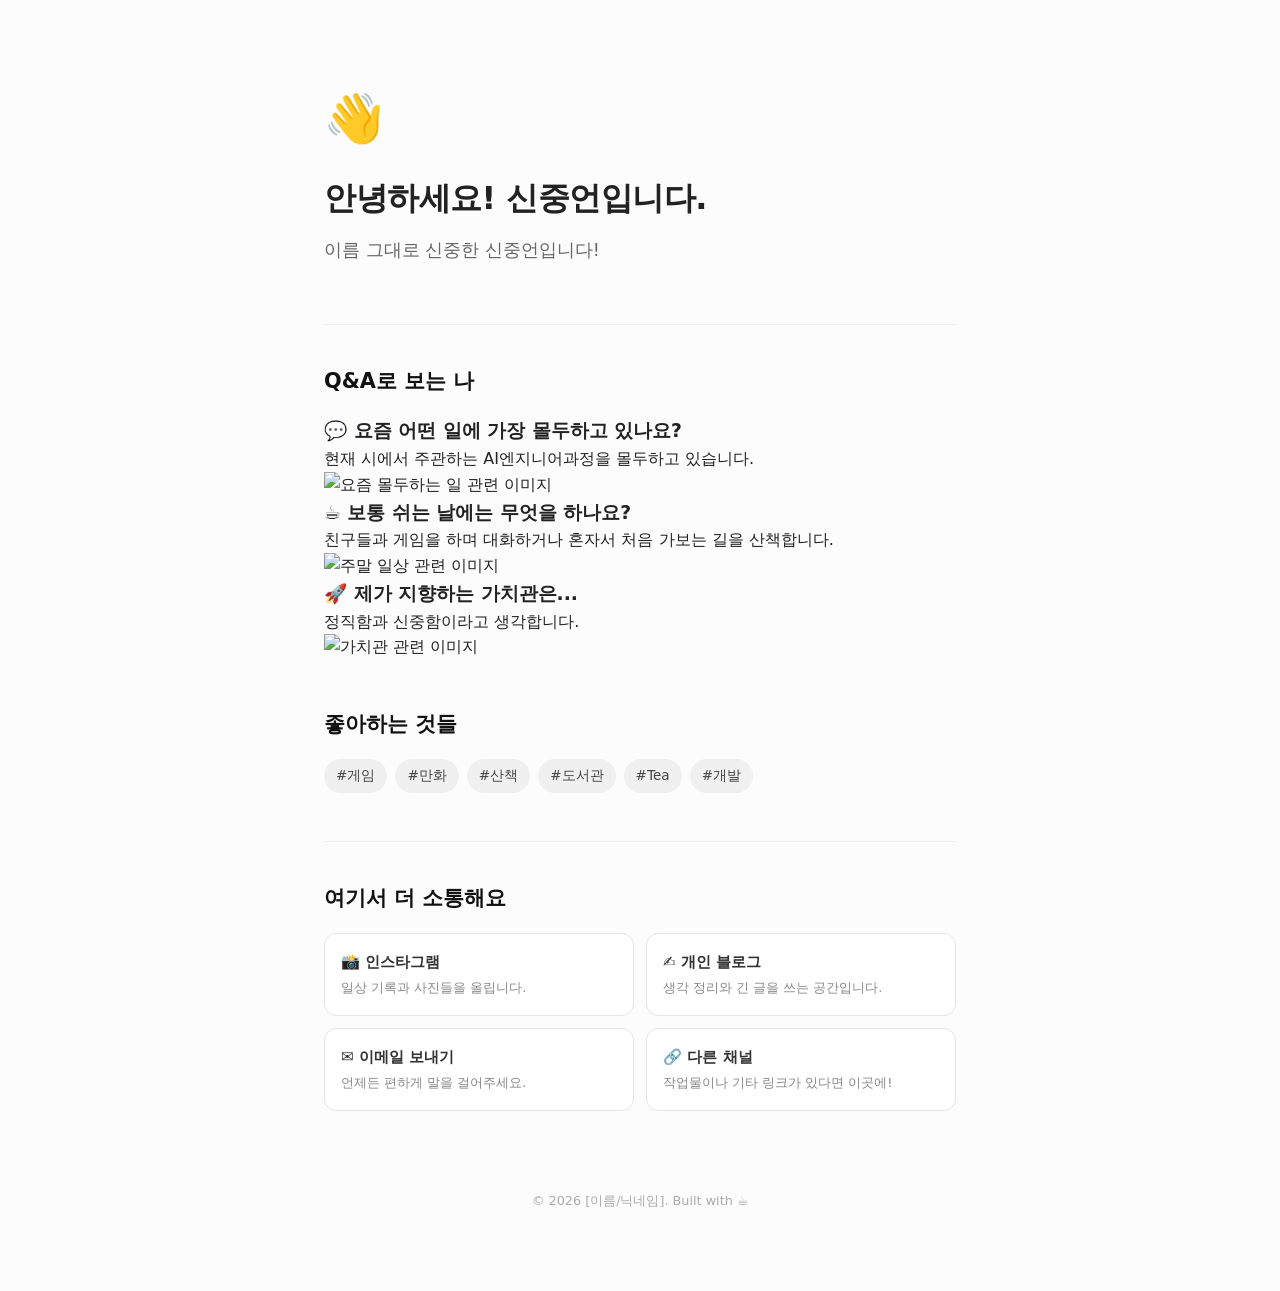
==== index.html @ 5897a538 "Add files via upload" ====
<!DOCTYPE html>
<html lang="ko">
<head>
    <meta charset="UTF-8">
    <meta name="viewport" content="width=device-width, initial-scale=1.0">
    <title>안녕하세요, 저를 소개합니다!</title>
    <style>
        /* 기본 스타일 리셋 및 폰트 설정 */
        * {
            margin: 0;
            padding: 0;
            box-sizing: border-box;
            font-family: 'Pretendard', -apple-system, BlinkMacSystemFont, system-ui, Roboto, sans-serif;
        }

        body {
            background-color: #fcfcfc;
            color: #222;
            line-height: 1.6;
        }

        /* 중앙 정렬 컨테이너 */
        .container {
            max-width: 680px;
            margin: 0 auto;
            padding: 80px 24px;
        }

        /* 1. 첫인상 섹션 (Hero) */
        .hero {
            margin-bottom: 60px;
        }

        .profile-emoji {
            font-size: 3rem;
            margin-bottom: 16px;
        }

        .hero h1 {
            font-size: 2rem;
            font-weight: 700;
            margin-bottom: 12px;
            letter-spacing: -0.5px;
        }

        .hero p {
            font-size: 1.1rem;
            color: #666;
        }

        /* 구분선 */
        hr {
            border: 0;
            height: 1px;
            background-color: #eee;
            margin: 40px 0;
        }

        /* 2. 섹션 공통 스타일 */
        section {
            margin-bottom: 48px;
        }

        section h2 {
            font-size: 1.3rem;
            font-weight: 600;
            margin-bottom: 18px;
            color: #111;
        }

        /* 3. 문답/설명 스타일 (인간적인 매력 어필) */
        .qa-item {
            margin-bottom: 24px;
        }

        .qa-item h3 {
            font-size: 1.05rem;
            font-weight: 600;
            color: #333;
            margin-bottom: 6px;
        }

        .qa-item p {
            font-size: 0.95rem;
            color: #555;
        }

        /* 4. 내 취향 키워드 (태그 형태) */
        .tag-container {
            display: flex;
            flex-wrap: wrap;
            gap: 8px;
        }

        .tag {
            background-color: #f0f0f0;
            color: #444;
            padding: 6px 12px;
            border-radius: 20px;
            font-size: 0.85rem;
            font-weight: 500;
        }

        /* 5. 링크/연락처 섹션 (소통 창구) */
        .links-grid {
            display: grid;
            grid-template-columns: 1fr 1fr;
            gap: 12px;
        }

        @media (max-width: 480px) {
            .links-grid {
                grid-template-columns: 1fr;
            }
        }

        .link-card {
            display: block;
            background-color: #fff;
            border: 1px solid #e5e5e5;
            padding: 16px;
            border-radius: 12px;
            text-decoration: none;
            color: #333;
            transition: all 0.2s ease;
        }

        .link-card:hover {
            border-color: #999;
            transform: translateY(-2px);
        }

        .link-card h4 {
            font-size: 0.95rem;
            font-weight: 600;
            margin-bottom: 4px;
        }

        .link-card p {
            font-size: 0.8rem;
            color: #888;
        }

        /* 푸터 */
        footer {
            margin-top: 80px;
            text-align: center;
            font-size: 0.8rem;
            color: #aaa;
        }
    </style>
</head>
<body>

    <div class="container">

        <!-- 1. 첫인상 섹션 -->
        <header class="hero">
            <!-- 나를 표현하는 아이콘이나 이모지 -->
            <div class="profile-emoji">👋</div> 
            <!-- 메인 한 줄 소개 -->
            <h1>안녕하세요! 신중언입니다.</h1>
            <!-- 서브 소개글 -->
            <p>이름 그대로 신중한 신중언입니다!</p>
        </header>

        <hr>

        <!-- 2. 저는 이런 사람이에요 (소개 문답) -->
        <section>
            <h2>Q&A로 보는 나</h2>
            
            <!-- 문답 아이템 1 -->
            <div class="qa-card">
                <div class="qa-content">
                    <h3>💬 요즘 어떤 일에 가장 몰두하고 있나요?</h3>
                    <p>현재 시에서 주관하는 AI엔지니어과정을 몰두하고 있습니다.</p>
                </div>
                <div class="qa-image-box">
                    <!-- [넣고 싶은 이미지 경로(예: images/hobby.jpg)를 src에 넣어주세요] -->
                    <img src="AI_GM\images\moldu.png" alt="요즘 몰두하는 일 관련 이미지">
                </div>
            </div>

            <!-- 문답 아이템 2 -->
            <div class="qa-card">
                <div class="qa-content">
                    <h3>☕️ 보통 쉬는 날에는 무엇을 하나요?</h3>
                    <p>친구들과 게임을 하며 대화하거나 혼자서 처음 가보는 길을 산책합니다.</p>
                </div>
                <div class="qa-image-box">
                    <!-- [넣고 싶은 이미지 경로를 src에 넣어주세요] -->
                    <img src="AI_GM\images\hobby.png" alt="주말 일상 관련 이미지">
                </div>
            </div>

            <!-- 문답 아이템 3 -->
            <div class="qa-card">
                <div class="qa-content">
                    <h3>🚀 제가 지향하는 가치관은...</h3>
                    <p>정직함과 신중함이라고 생각합니다.</p>
                </div>
                <div class="qa-image-box">
                    <!-- [넣고 싶은 이미지 경로를 src에 넣어주세요] -->
                    <img src="AI_GM\images\gachigwan.png" alt="가치관 관련 이미지">
                </div>
            </div>
        </section>

        <!-- 3. 취향 태그 섹션 -->
        <section>
            <h2>좋아하는 것들</h2>
            <div class="tag-container">
                <!-- 좋아하는 단어들을 마음껏 나열해 보세요 -->
                <span class="tag">#게임</span>
                <span class="tag">#만화</span>
                <span class="tag">#산책</span>
                <span class="tag">#도서관</span>
                <span class="tag">#Tea</span>
                <span class="tag">#개발</span>
            </div>
        </section>

        <hr>

        <!-- 4. 소통 창구 (링크 모음) -->
        <section>
            <h2>여기서 더 소통해요</h2>
            <div class="links-grid">
                
                <!-- 링크 카드 1 -->
                <a href="[링크주소]" class="link-card" target="_blank">
                    <h4>📸 인스타그램</h4>
                    <p>일상 기록과 사진들을 올립니다.</p>
                </a>

                <!-- 링크 카드 2 -->
                <a href="[링크주소]" class="link-card" target="_blank">
                    <h4>✍️ 개인 블로그</h4>
                    <p>생각 정리와 긴 글을 쓰는 공간입니다.</p>
                </a>

                <!-- 링크 카드 3 -->
                <a href="mailto:[이메일주소]" class="link-card">
                    <h4>✉️ 이메일 보내기</h4>
                    <p>언제든 편하게 말을 걸어주세요.</p>
                </a>

                <!-- 링크 카드 4 (기타 채널) -->
                <a href="[링크주소]" class="link-card" target="_blank">
                    <h4>🔗 다른 채널</h4>
                    <p>작업물이나 기타 링크가 있다면 이곳에!</p>
                </a>

            </div>
        </section>

        <!-- 푸터 -->
        <footer>
            <p>© 2026 [이름/닉네임]. Built with ☕️</p>
        </footer>

    </div>

</body>
</html>
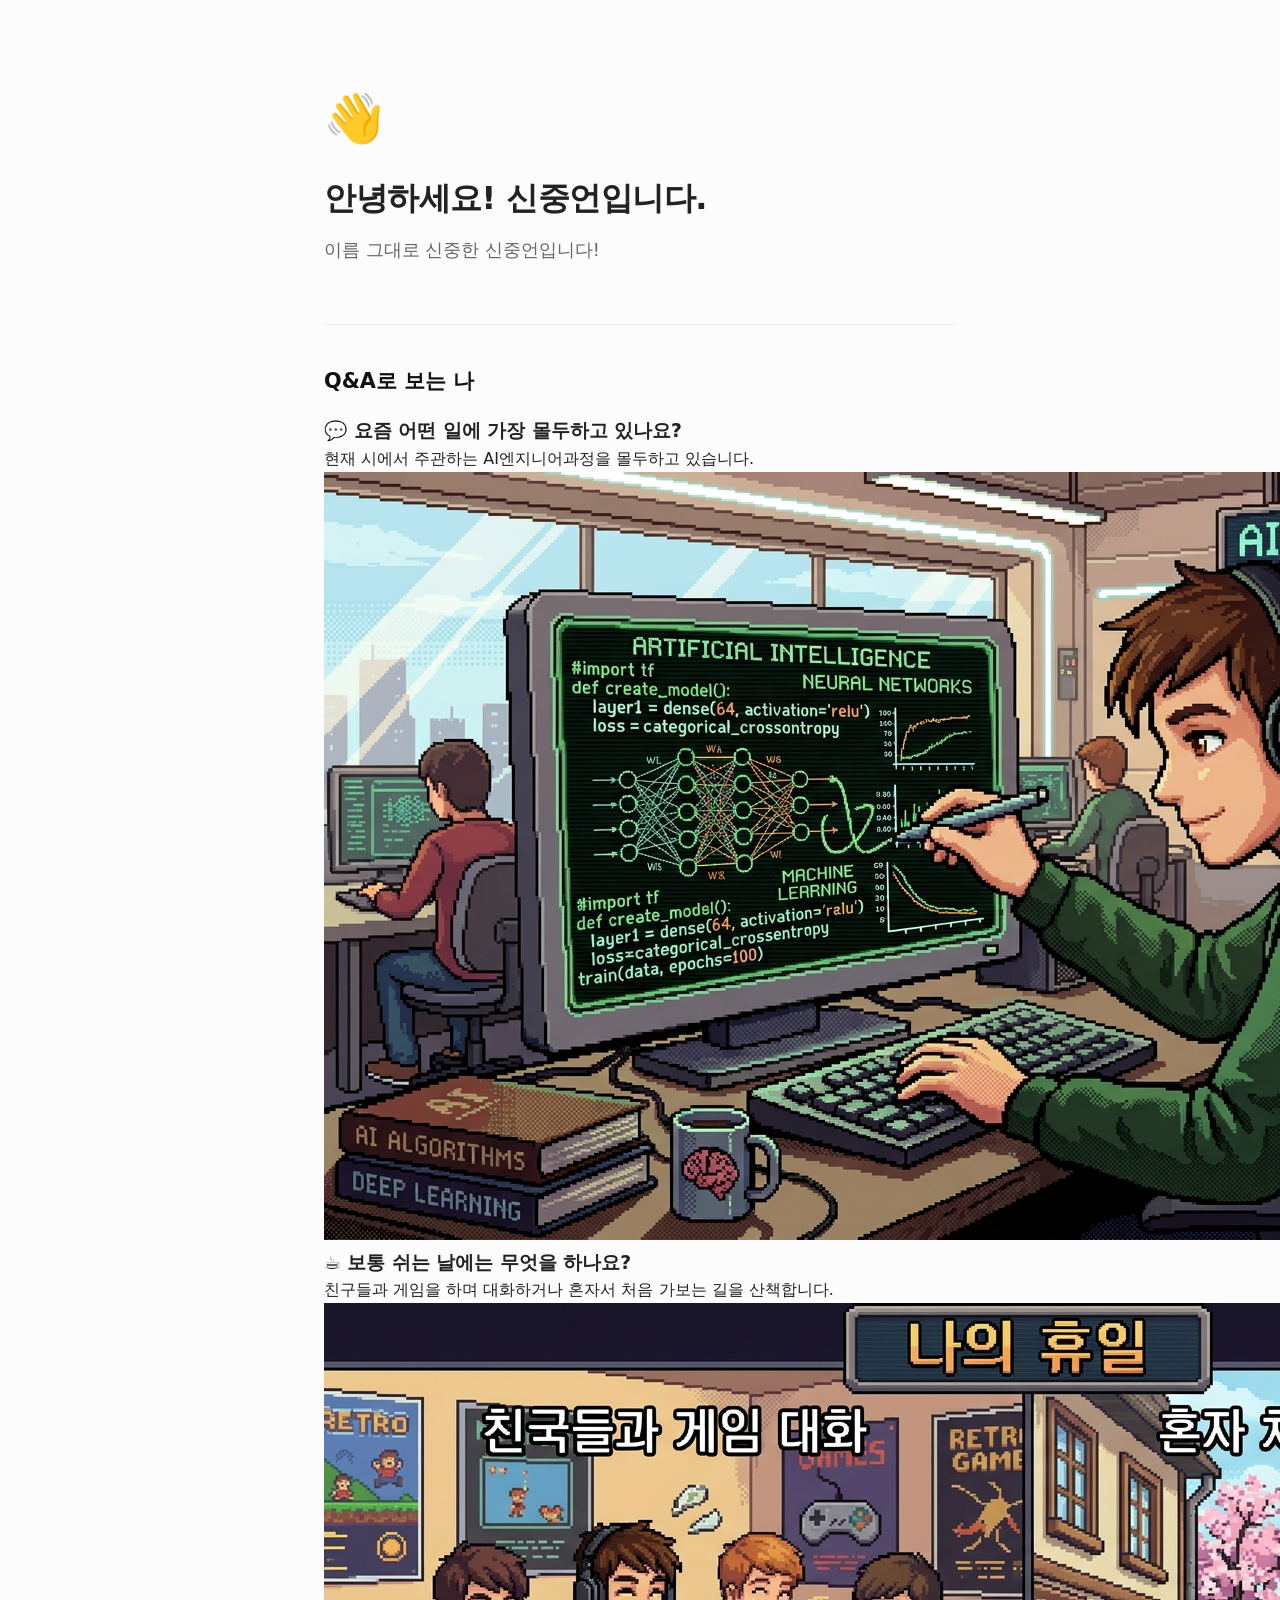
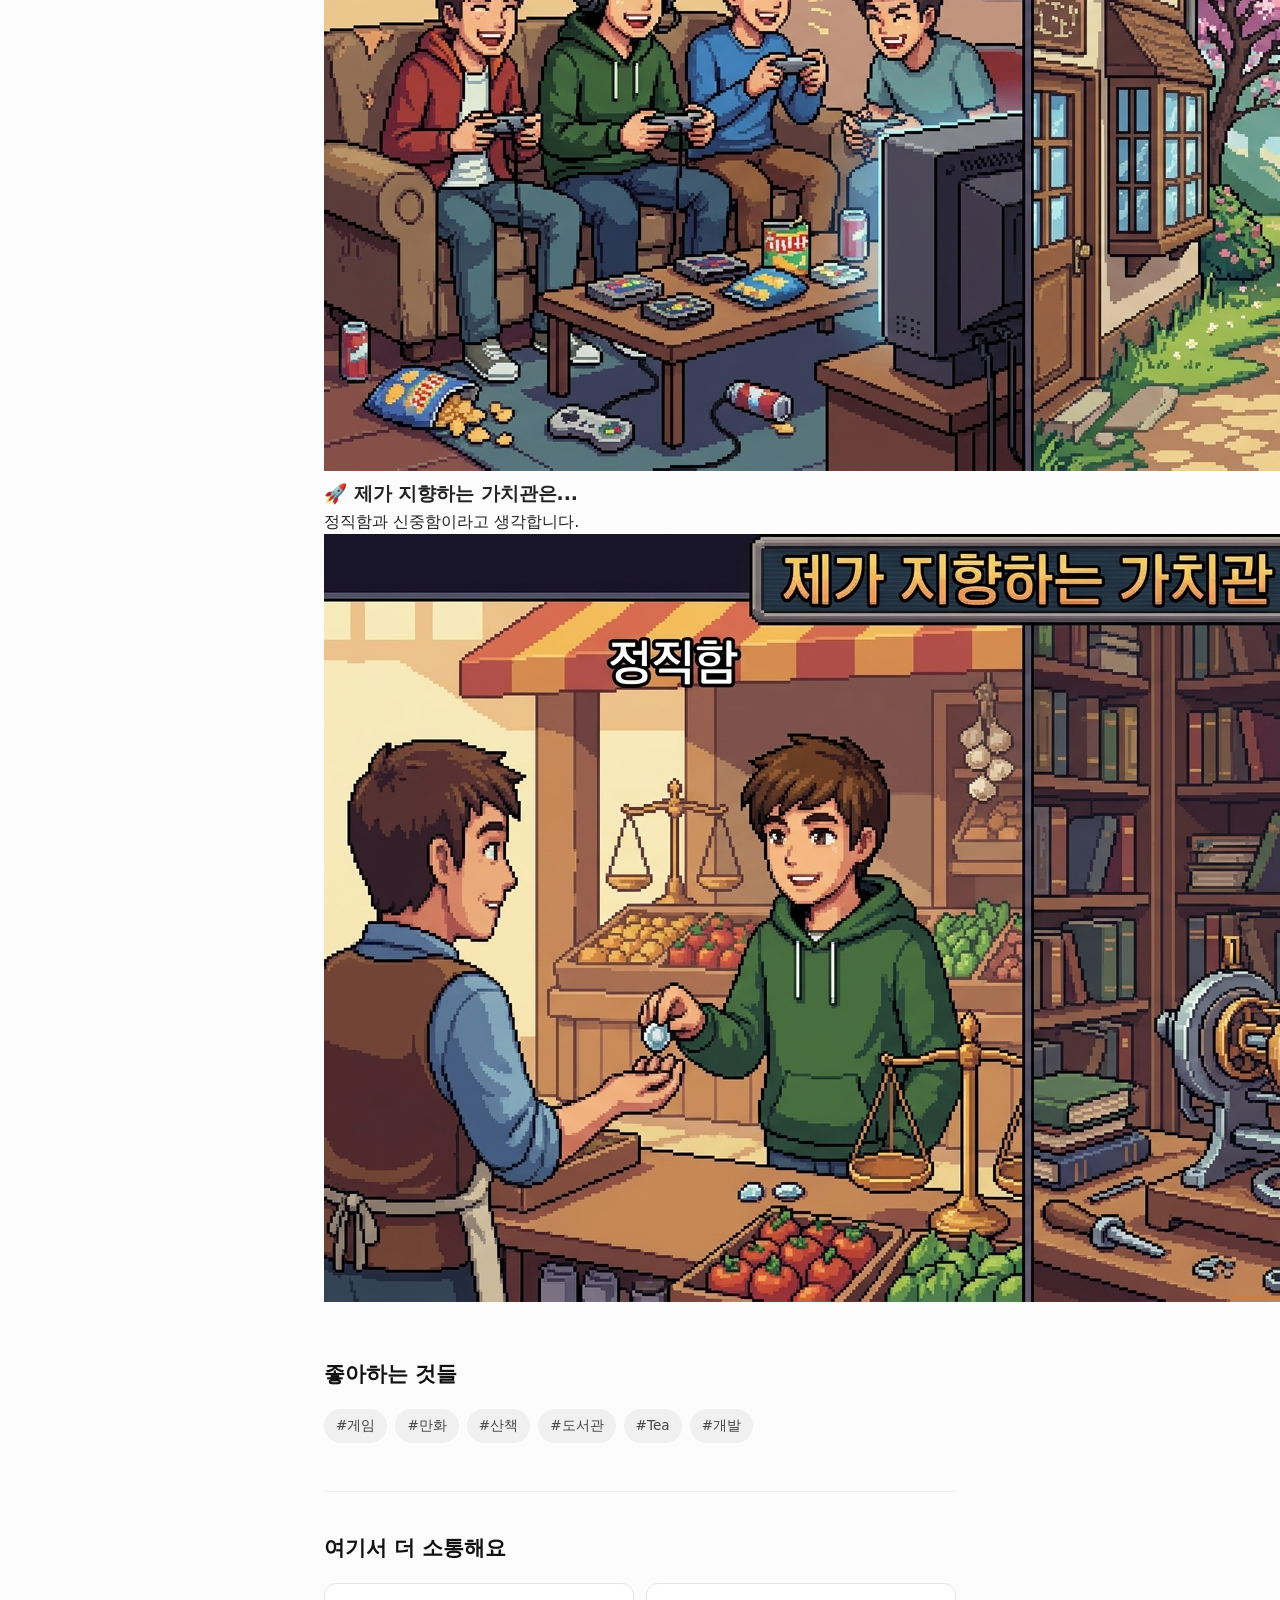
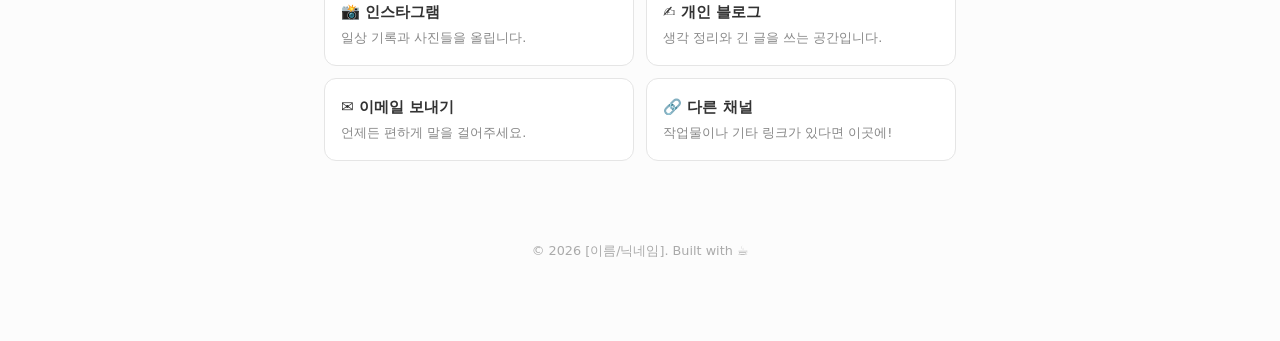
==== commit a3bf6c68: "이미지 안보이는 버그 수정" ====
--- a/index.html
+++ b/index.html
@@ -178,7 +178,7 @@
                 </div>
                 <div class="qa-image-box">
                     <!-- [넣고 싶은 이미지 경로(예: images/hobby.jpg)를 src에 넣어주세요] -->
-                    <img src="AI_GM\images\moldu.png" alt="요즘 몰두하는 일 관련 이미지">
+                    <img src="images\moldu.png" alt="요즘 몰두하는 일 관련 이미지">
                 </div>
             </div>
 
@@ -190,7 +190,7 @@
                 </div>
                 <div class="qa-image-box">
                     <!-- [넣고 싶은 이미지 경로를 src에 넣어주세요] -->
-                    <img src="AI_GM\images\hobby.png" alt="주말 일상 관련 이미지">
+                    <img src="images\hobby.png" alt="주말 일상 관련 이미지">
                 </div>
             </div>
 
@@ -202,7 +202,7 @@
                 </div>
                 <div class="qa-image-box">
                     <!-- [넣고 싶은 이미지 경로를 src에 넣어주세요] -->
-                    <img src="AI_GM\images\gachigwan.png" alt="가치관 관련 이미지">
+                    <img src="images\gachigwan.png" alt="가치관 관련 이미지">
                 </div>
             </div>
         </section>
@@ -263,4 +263,4 @@
     </div>
 
 </body>
-</html>+</html>
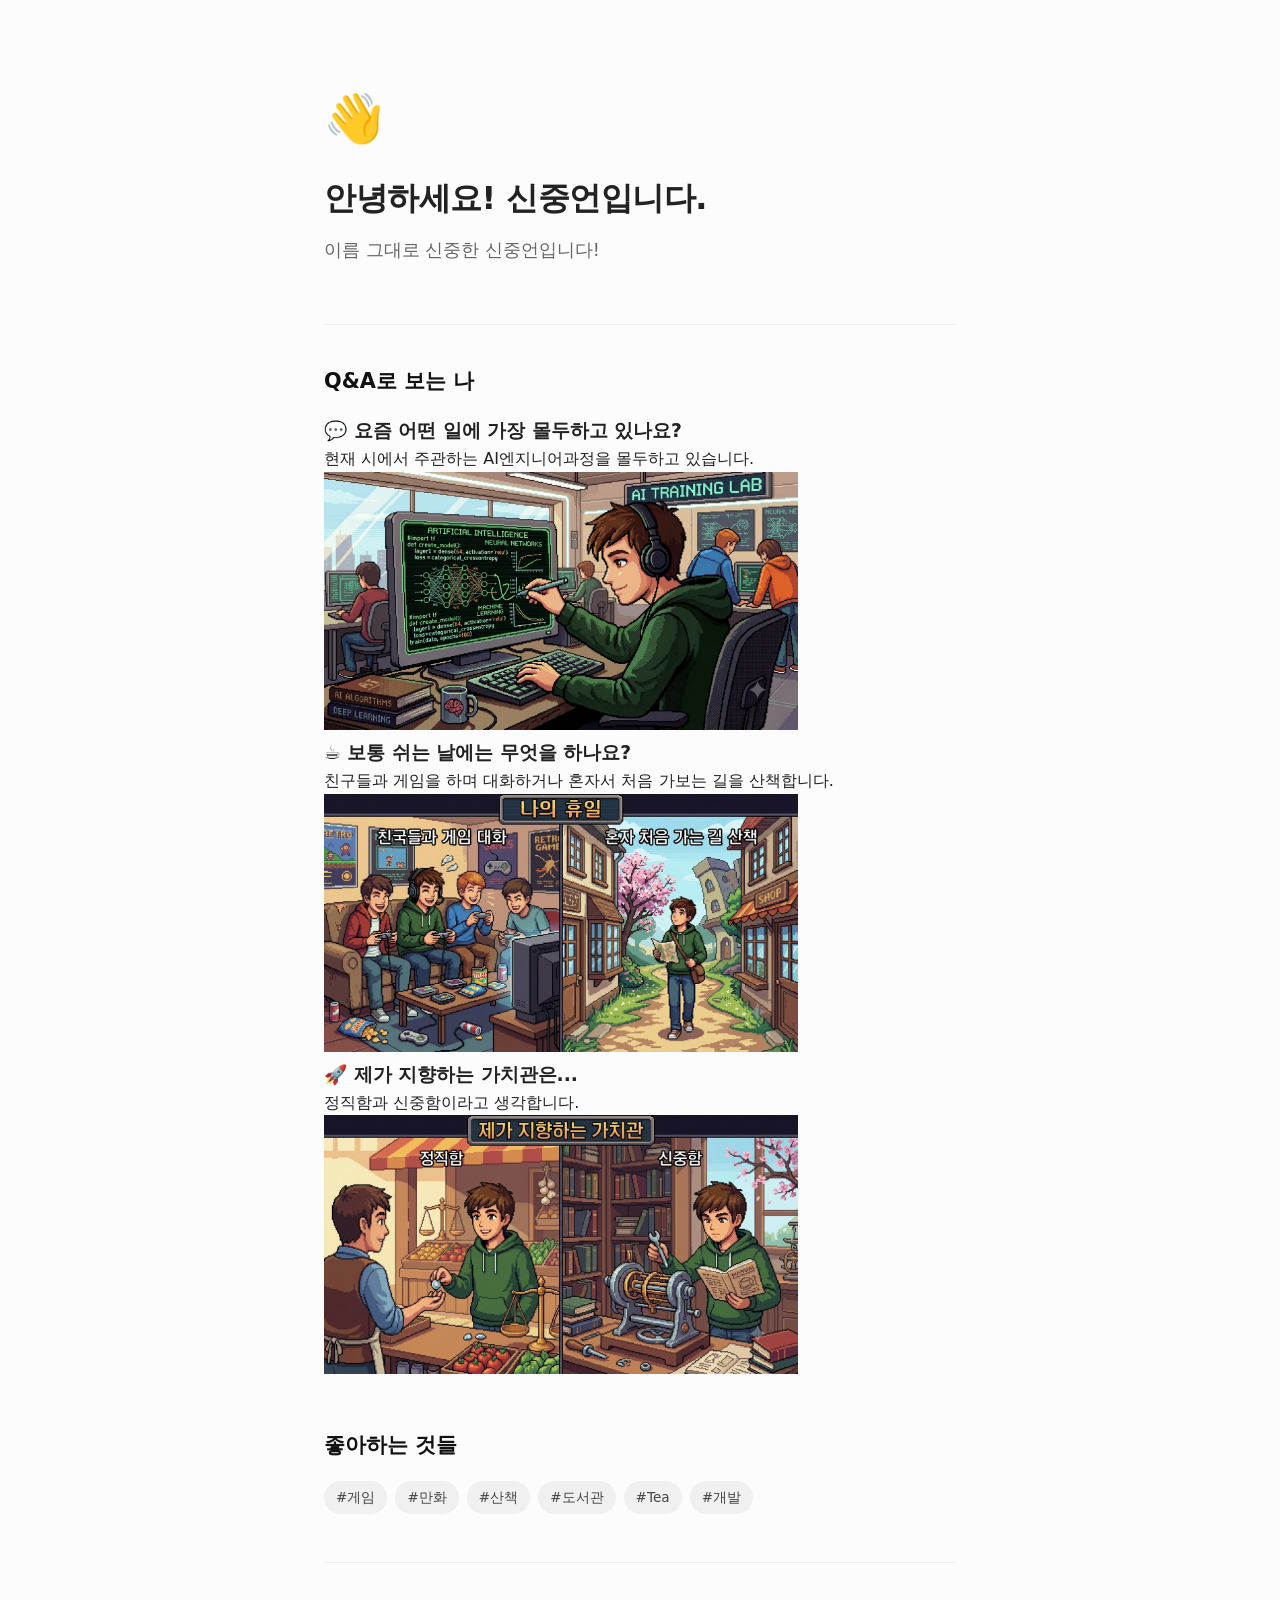
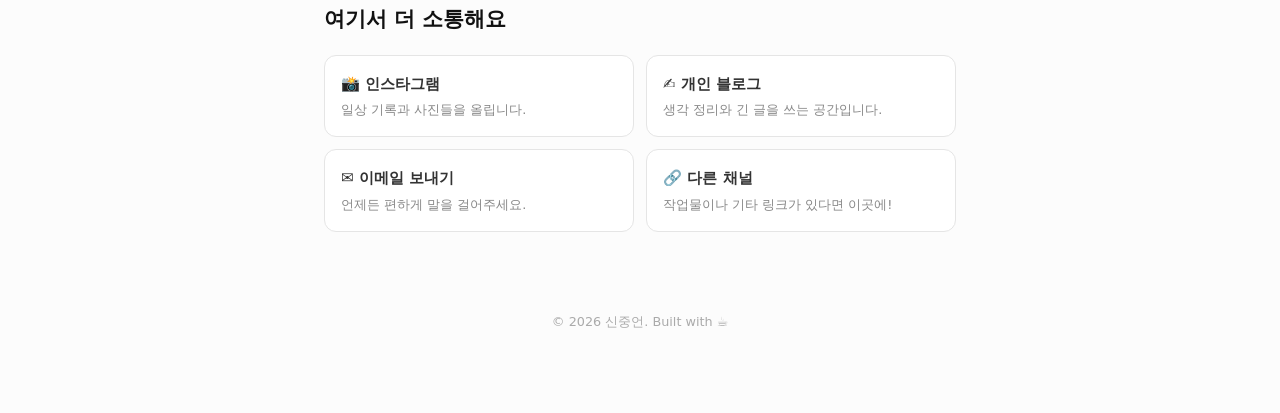
==== commit 59f445b2: "이미지 사이즈 조정" ====
--- a/index.html
+++ b/index.html
@@ -178,7 +178,7 @@
                 </div>
                 <div class="qa-image-box">
                     <!-- [넣고 싶은 이미지 경로(예: images/hobby.jpg)를 src에 넣어주세요] -->
-                    <img src="images\moldu.png" alt="요즘 몰두하는 일 관련 이미지">
+                    <img src="images\moldu.png" alt="요즘 몰두하는 일 관련 이미지" width="75%">
                 </div>
             </div>
 
@@ -190,7 +190,7 @@
                 </div>
                 <div class="qa-image-box">
                     <!-- [넣고 싶은 이미지 경로를 src에 넣어주세요] -->
-                    <img src="images\hobby.png" alt="주말 일상 관련 이미지">
+                    <img src="images\hobby.png" alt="주말 일상 관련 이미지" width="75%">
                 </div>
             </div>
 
@@ -202,7 +202,7 @@
                 </div>
                 <div class="qa-image-box">
                     <!-- [넣고 싶은 이미지 경로를 src에 넣어주세요] -->
-                    <img src="images\gachigwan.png" alt="가치관 관련 이미지">
+                    <img src="images\gachigwan.png" alt="가치관 관련 이미지" width="75%">
                 </div>
             </div>
         </section>
@@ -257,7 +257,7 @@
 
         <!-- 푸터 -->
         <footer>
-            <p>© 2026 [이름/닉네임]. Built with ☕️</p>
+            <p>© 2026 신중언. Built with ☕️</p>
         </footer>
 
     </div>
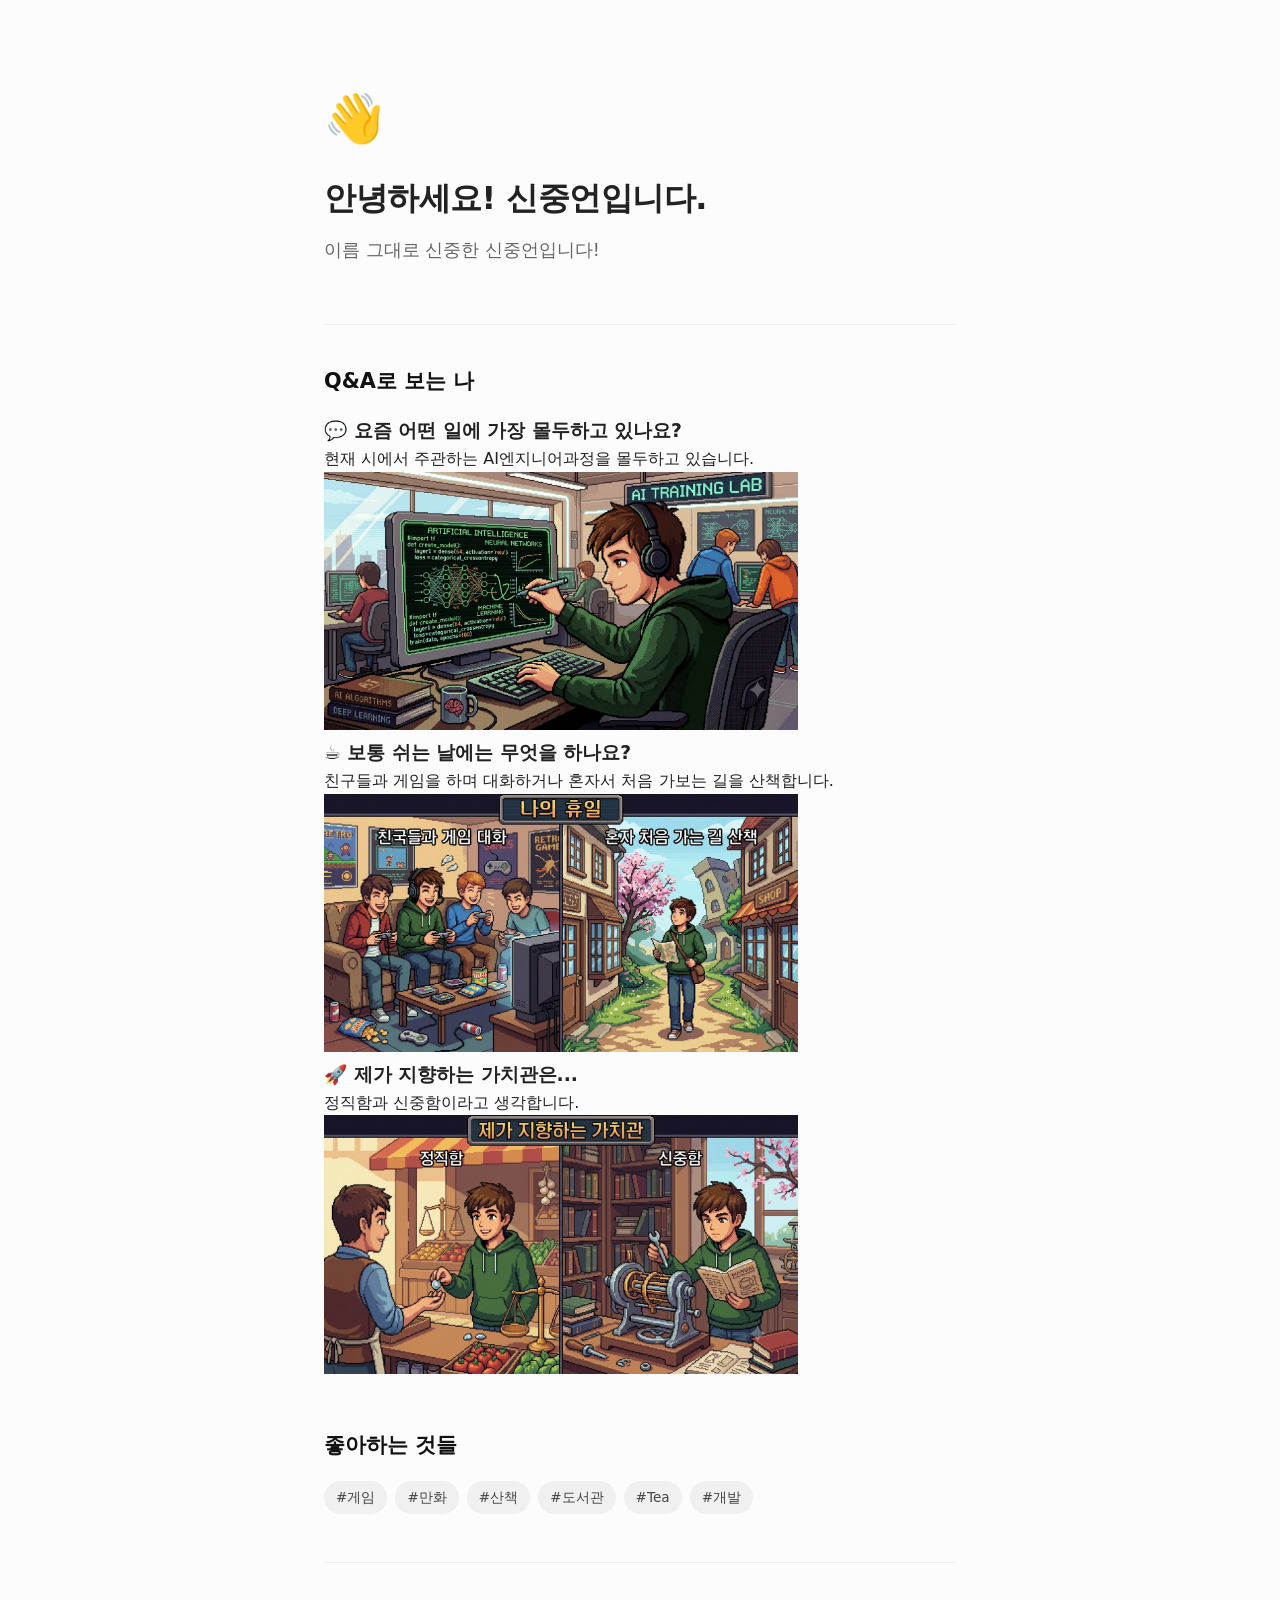
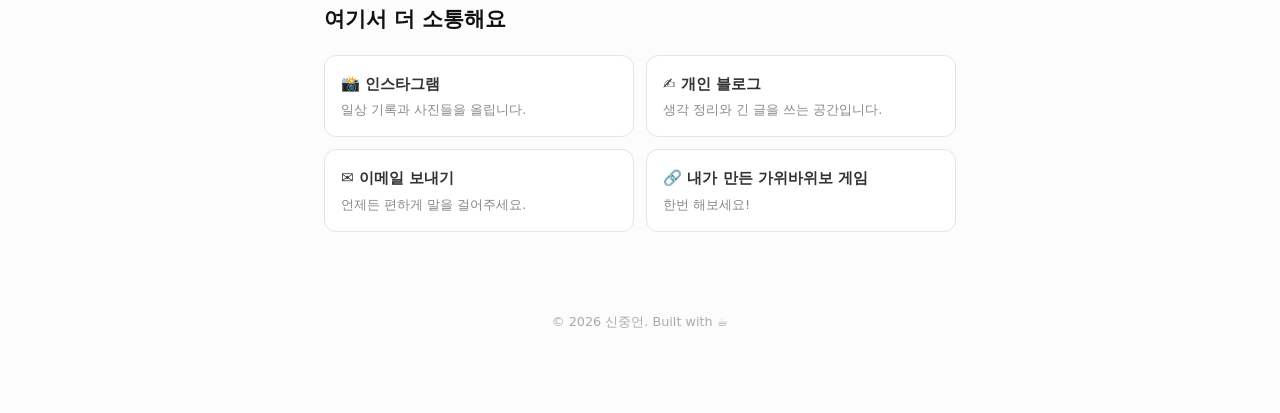
==== commit 4773744e: "index.html에 가위바위보게임 링크 추가" ====
--- a/index.html
+++ b/index.html
@@ -247,9 +247,9 @@
                 </a>
 
                 <!-- 링크 카드 4 (기타 채널) -->
-                <a href="[링크주소]" class="link-card" target="_blank">
-                    <h4>🔗 다른 채널</h4>
-                    <p>작업물이나 기타 링크가 있다면 이곳에!</p>
+                <a href="./rock-papper-scissors-game" class="link-card" target="_blank">
+                    <h4>🔗 내가 만든 가위바위보 게임</h4>
+                    <p>한번 해보세요!</p>
                 </a>
 
             </div>
@@ -264,3 +264,4 @@
 
 </body>
 </html>
+
